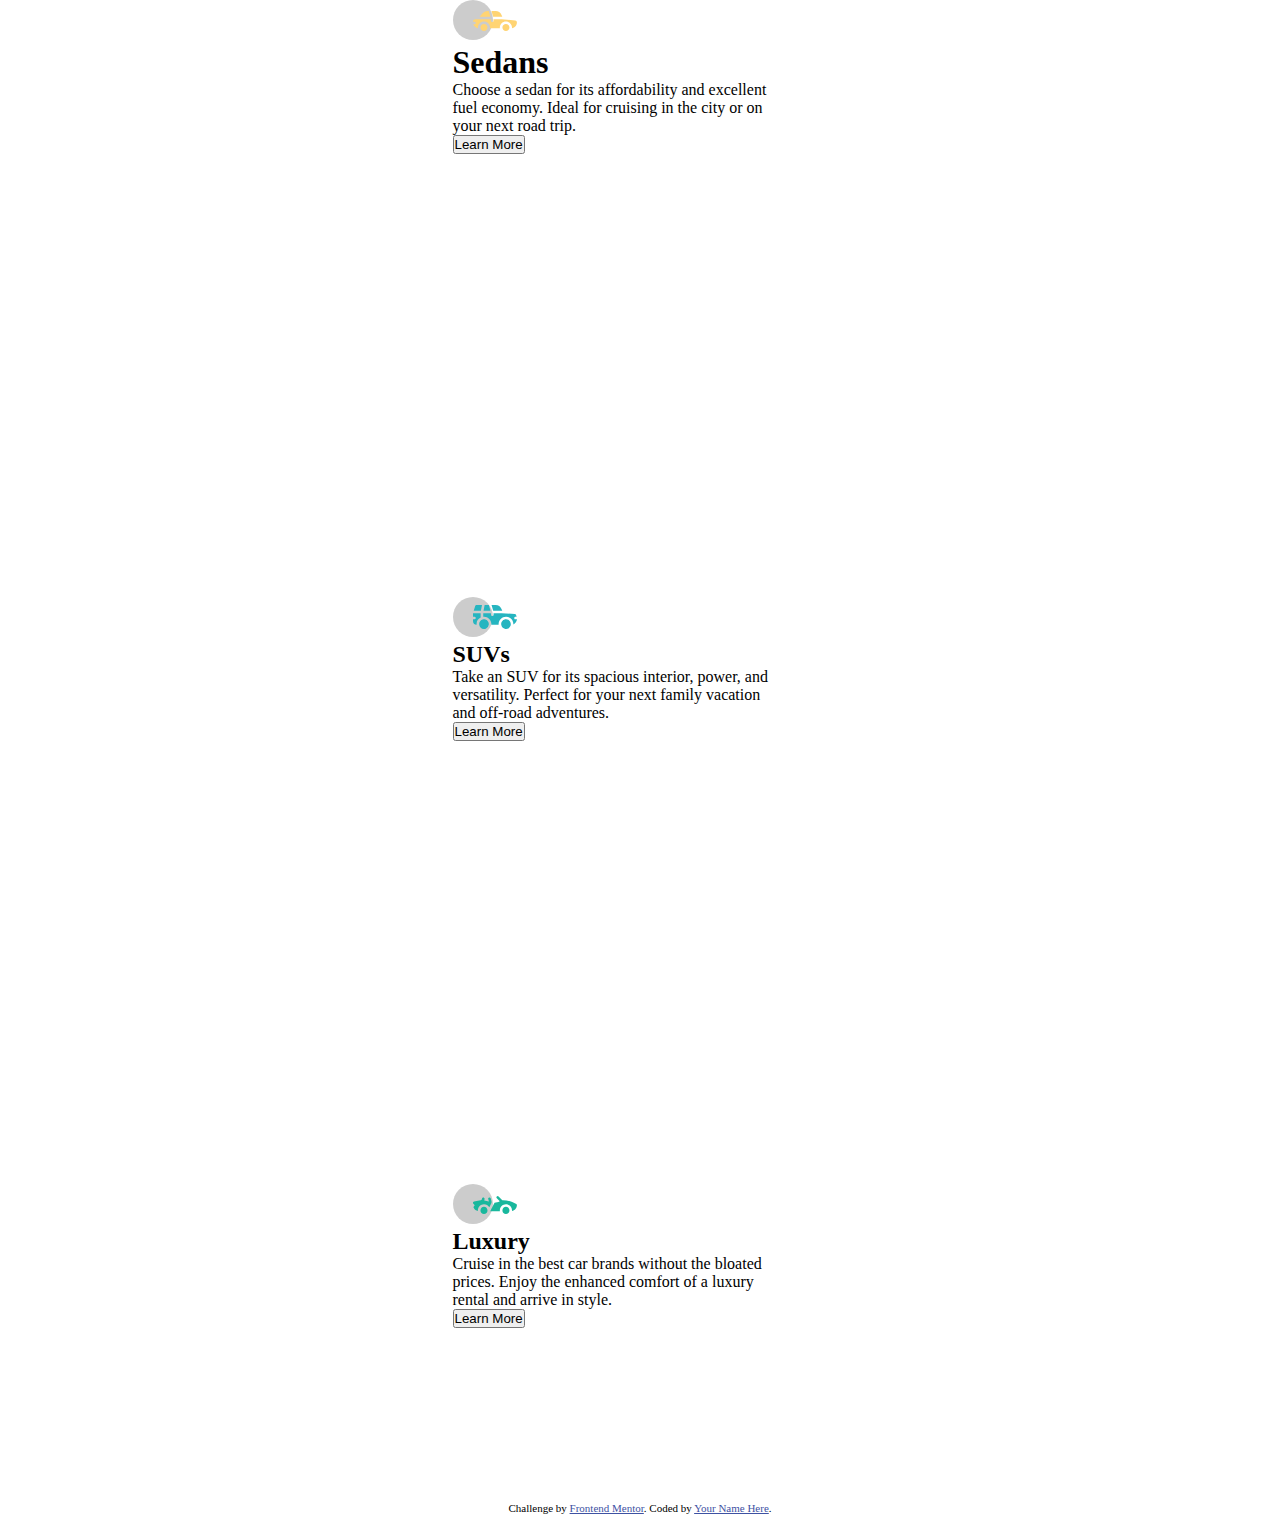
==== index .html @ e3d9a14e "version 2" ====
<!DOCTYPE html>
<html lang="en">
<head>
  <meta charset="UTF-8">
  <meta name="viewport" content="width=device-width, initial-scale=1.0"> <!-- displays site properly based on user's device -->
  <link rel="stylesheet" href="./src/style.css">
  <link rel="icon" type="image/png" sizes="32x32" href="./images/favicon-32x32.png">
  <link rel="preconnect" href="https://fonts.googleapis.com">
  <link rel="preconnect" href="https://fonts.gstatic.com" crossorigin>
  <link href="https://fonts.googleapis.com/css2?family=Big+Shoulders+Display:wght@700&family=Lexend+Deca&display=swap" rel="stylesheet">  
  <title>Frontend Mentor | 3-column preview card component</title>
</head>
<body>
  <main class="design-limits">
    <section class="card-container">
      <article class="card__flex-column card__flex-column-o">
        <img class="card__flex-column-icon" src="./src/images/icon-sedans.svg" alt="sedans-icon">
        <h1 class="card__flex-column-title">Sedans</h1>
        <p class="card__flex-column-paragraph">
          Choose a sedan for its affordability and excellent fuel economy. Ideal for cruising in the city or on your next road trip.
        </p>
        <button class="card__flex-column-button">Learn More</button>
      </article>
      <article class="card__flex-column card__flex-column-dc">
        <img class="card__flex-column-icon" src="./src/images/icon-suvs.svg" alt="SUVs-icon">
        <h2 class="card__flex-column-title">SUVs</h2>
        <p class="card__flex-column-paragraph">
          Take an SUV for its spacious interior, power, and versatility. Perfect for your next family vacation and off-road adventures.
        </p>
        <button class="card__flex-column-button">Learn More</button>      
      </article>
      <article class="card__flex-column card__flex-column-vdc">
        <img class="card__flex-column-icon" src="./src/images/icon-luxury.svg" alt="Luxury-icon">
        <h2 class="card__flex-column-title">Luxury</h2>
        <p class="card__flex-column-paragraph">
          Cruise in the best car brands without the bloated prices. Enjoy the enhanced comfort of a luxury rental and arrive in style.
        </p>
        <button class="card__flex-column-button">Learn More</button>              
      </article>
    </section>
  </main>
  <footer class="attribution">
    Challenge by <a href="https://www.frontendmentor.io?ref=challenge" target="_blank">Frontend Mentor</a>. 
    Coded by <a href="#">Your Name Here</a>.
  </footer>  
  
  

</body>
</html>
---- src/style.css ----
:root {
    --Bright-orange: hsl(31, 77%, 52%);
    --Dark-cyan: hsl(184, 100%, 22%);
    --Very-dark-cyan: hsl(179, 100%, 13%);
    --Transparent-white-p: hsla(0, 0%, 100%, 0.75);
    --Very-light-gray-bg-hdn-btn: hsl(0, 0%, 95%);
}

*, *::after, *::before {
    margin: 0;
    padding: 0;
    box-sizing: border-box;
}

body {
    min-height: 100vh;
    /* width: 100%;
    margin: auto; */
    display: flex;
    flex-direction: column;
    justify-content: center;
    align-items: center;
}

.design-limits {
    width: 23.4375rem;
    height: 93.875rem;
    /* margin: 0 auto; */
}

.card-container {
  width: 20.5rem;
  height: 83rem;
  display: flex;
  flex-direction: column;
  justify-content: space-between;
}




.attribution {
  font-size: .6875rem; 
  text-align: center;
}

.attribution a {
  color: hsl(228, 45%, 44%);
}
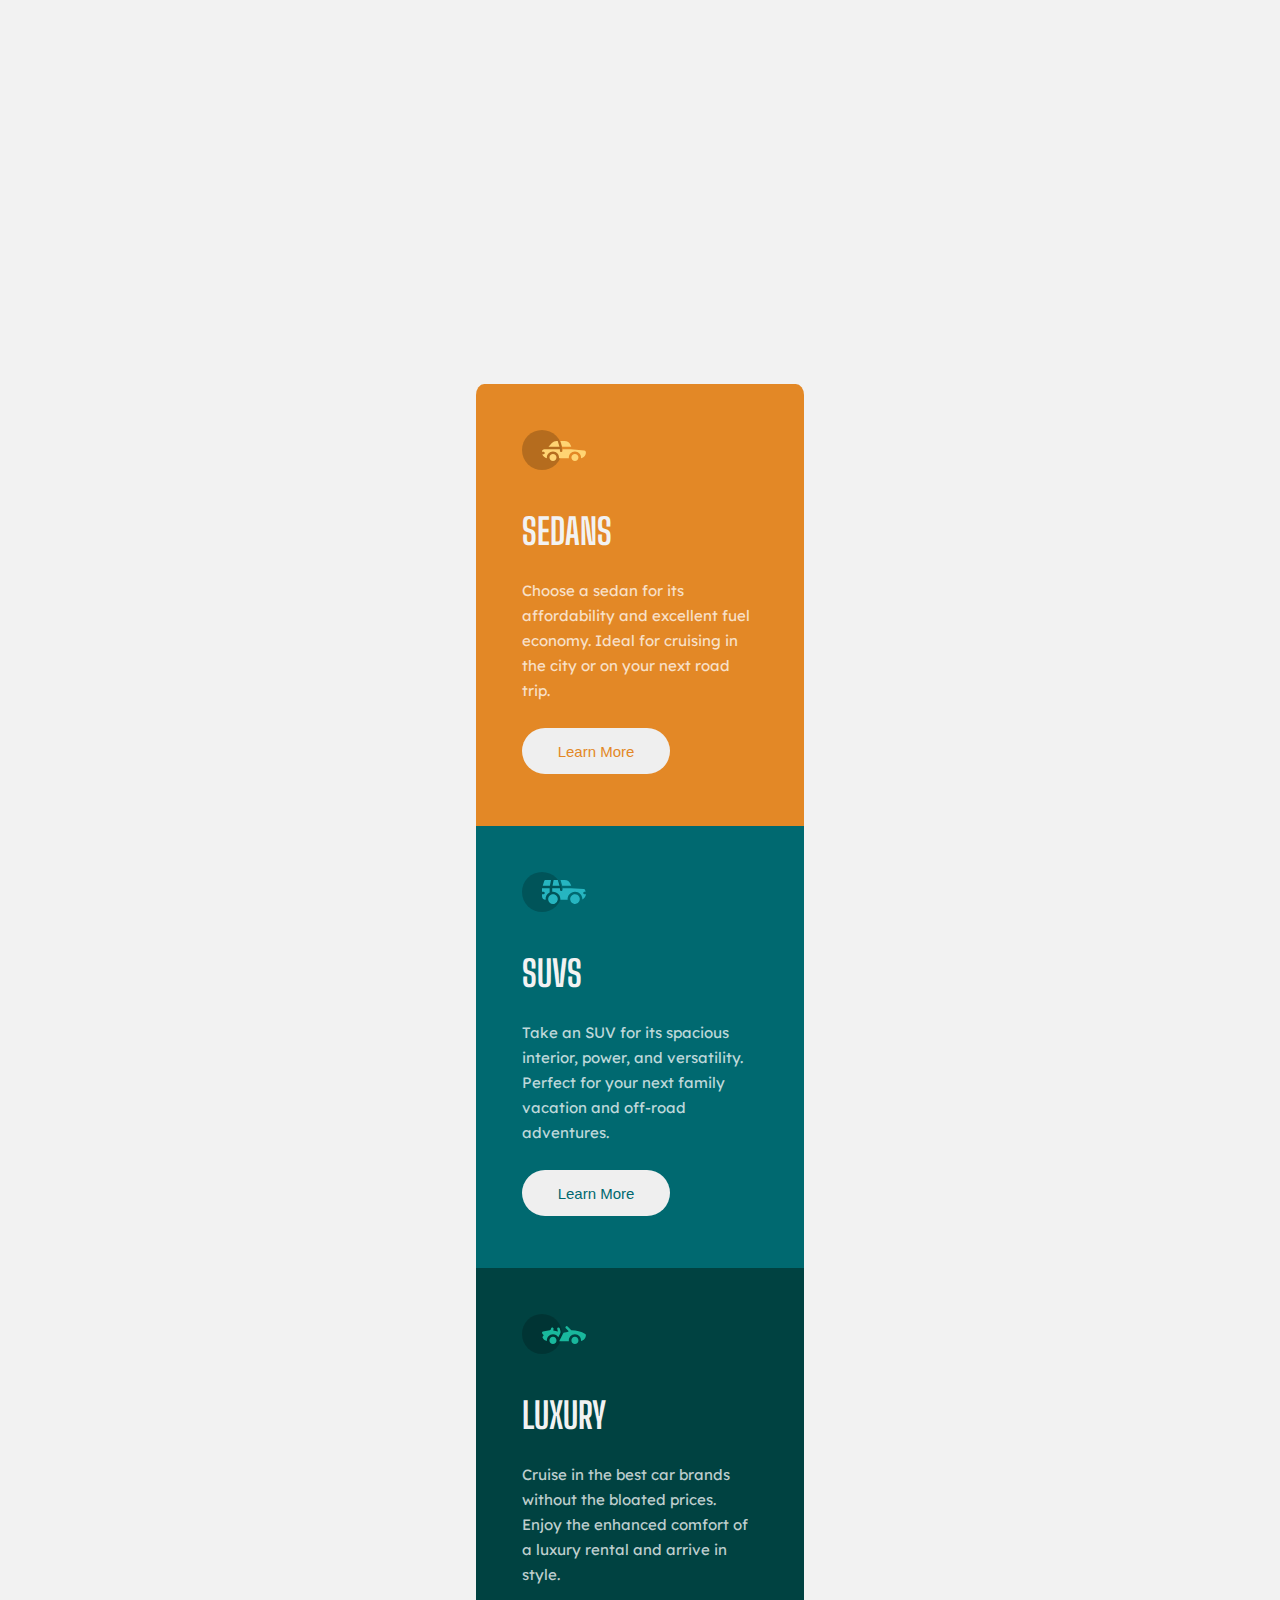
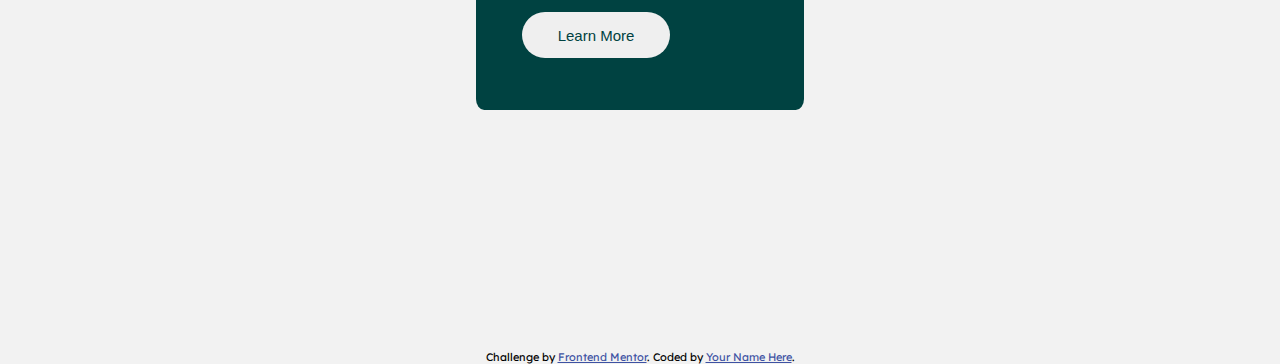
==== commit daa50243: "only mobile version" ====
--- a/index .html
+++ b/index .html
@@ -19,7 +19,7 @@
         <p class="card__flex-column-paragraph">
           Choose a sedan for its affordability and excellent fuel economy. Ideal for cruising in the city or on your next road trip.
         </p>
-        <button class="card__flex-column-button">Learn More</button>
+        <button class="card__flex-column-button card__flex-column-button-o">Learn More</button>
       </article>
       <article class="card__flex-column card__flex-column-dc">
         <img class="card__flex-column-icon" src="./src/images/icon-suvs.svg" alt="SUVs-icon">
@@ -27,7 +27,7 @@
         <p class="card__flex-column-paragraph">
           Take an SUV for its spacious interior, power, and versatility. Perfect for your next family vacation and off-road adventures.
         </p>
-        <button class="card__flex-column-button">Learn More</button>      
+        <button class="card__flex-column-button card__flex-column-button-dc">Learn More</button>      
       </article>
       <article class="card__flex-column card__flex-column-vdc">
         <img class="card__flex-column-icon" src="./src/images/icon-luxury.svg" alt="Luxury-icon">
@@ -35,7 +35,7 @@
         <p class="card__flex-column-paragraph">
           Cruise in the best car brands without the bloated prices. Enjoy the enhanced comfort of a luxury rental and arrive in style.
         </p>
-        <button class="card__flex-column-button">Learn More</button>              
+        <button class="card__flex-column-button card__flex-column-button-vdc">Learn More</button>              
       </article>
     </section>
   </main>
--- a/src/style.css
+++ b/src/style.css
@@ -14,18 +14,16 @@
 
 body {
     min-height: 100vh;
-    /* width: 100%;
-    margin: auto; */
-    display: flex;
-    flex-direction: column;
-    justify-content: center;
-    align-items: center;
+    width: 100%;
+    font-size: 15px;
+    background: var(--Very-light-gray-bg-hdn-btn);
+    font-family: 'Lexend Deca', sans-serif; 
 }
 
 .design-limits {
+    margin: 30% auto 5%;
     width: 23.4375rem;
-    height: 93.875rem;
-    /* margin: 0 auto; */
+    height: 93.875rem;|    
 }
 
 .card-container {
@@ -33,9 +31,82 @@
   height: 83rem;
   display: flex;
   flex-direction: column;
-  justify-content: space-between;
+  align-items: center;
+  margin: 5.5rem auto;
 }
 
+.card__flex-column {
+  width: 100%;
+  height: 27.625rem;
+  padding: 2.875rem; 
+}
+
+.card__flex-column-o {
+  background: var(--Bright-orange);
+  border-radius: 2.5% 2.5% 0 0;
+}
+.card__flex-column-dc {
+  background: var(--Dark-cyan);
+}
+.card__flex-column-vdc {
+  background: var(--Very-dark-cyan);
+  border-radius: 0 0 2.5% 2.5%;
+}
+
+.card__flex-column-icon {
+  margin-bottom: 2.25rem;
+}
+
+.card__flex-column-title {
+  color: var(--Very-light-gray-bg-hdn-btn);
+  font-family: 'Big Shoulders Display', cursive;
+  font-size: 2.25rem;
+  text-transform: uppercase;
+  margin-bottom: 1.5625rem;
+}
+
+.card__flex-column-paragraph {
+  line-height: 1.5625rem;
+  color: var(--Transparent-white-p);
+  margin-bottom: 1.5625rem;
+}
+
+.card__flex-column-button {
+  width: 9.25rem;
+  height: 2.875rem;
+  border: none;
+  border-radius: 1.5625rem;
+  color: var(--Bright-orange);
+  font-size: .9375rem;
+}
+
+.card__flex-column-button:hover{
+  cursor: pointer;
+  border: .125rem solid var(--Very-light-gray-bg-hdn-btn)
+}
+
+.card__flex-column-button-o {
+  color: var(--Bright-orange);
+}
+.card__flex-column-button-dc {
+  color: var(--Dark-cyan);
+}
+.card__flex-column-button-vdc {
+  color: var(--Very-dark-cyan);
+}
+
+.card__flex-column-button-o:hover {
+  background: var(--Bright-orange);
+  color: var(--Very-light-gray-bg-hdn-btn);
+}
+.card__flex-column-button-dc:hover {
+  background-color: var(--Dark-cyan);
+  color: var(--Very-light-gray-bg-hdn-btn);
+}
+.card__flex-column-button-vdc:hover {
+  background-color: var(--Very-dark-cyan);
+  color: var(--Very-light-gray-bg-hdn-btn);
+}
 
 
 
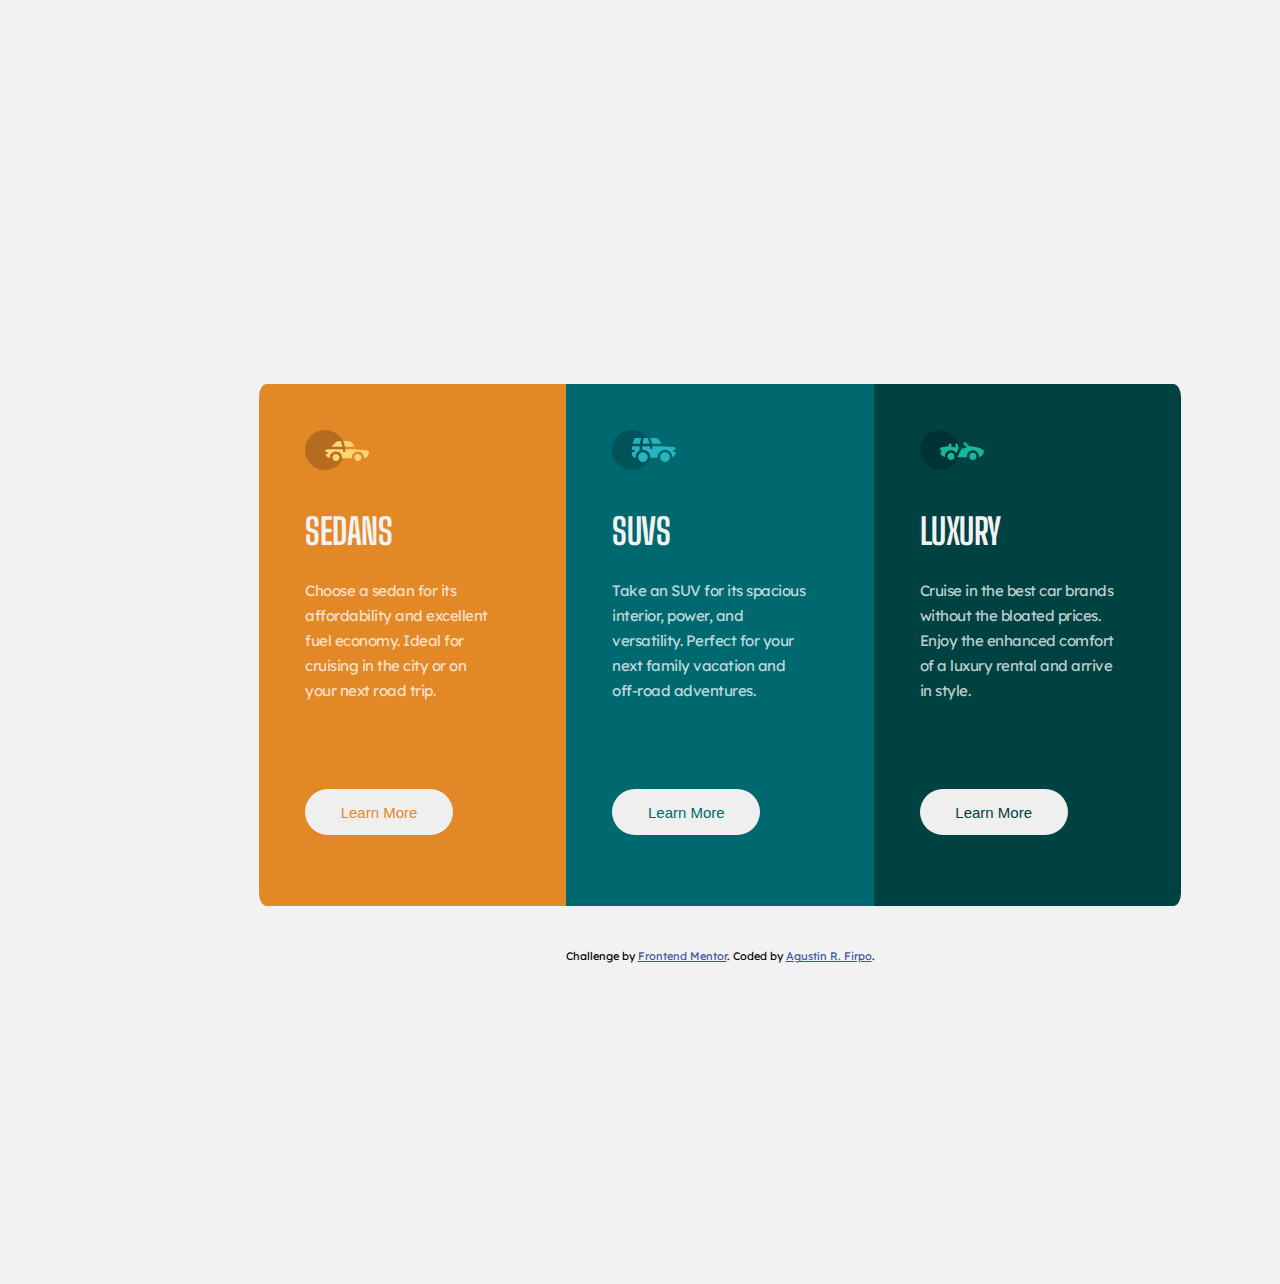
==== commit bc16bfd2: "desktop version added" ====
--- a/index .html
+++ b/index .html
@@ -38,13 +38,10 @@
         <button class="card__flex-column-button card__flex-column-button-vdc">Learn More</button>              
       </article>
     </section>
+    <footer class="attribution">
+      Challenge by <a href="https://www.frontendmentor.io?ref=challenge" target="_blank">Frontend Mentor</a>. 
+      Coded by <a href="https://www.frontendmentor.io/profile/Arfirpo">Agustín R. Firpo</a>.
+    </footer>
   </main>
-  <footer class="attribution">
-    Challenge by <a href="https://www.frontendmentor.io?ref=challenge" target="_blank">Frontend Mentor</a>. 
-    Coded by <a href="#">Your Name Here</a>.
-  </footer>  
-  
-  
-
 </body>
 </html>--- a/src/style.css
+++ b/src/style.css
@@ -21,9 +21,9 @@
 }
 
 .design-limits {
-    margin: 30% auto 5%;
+    margin: 30% auto;
     width: 23.4375rem;
-    height: 93.875rem;|    
+    height: 93.875rem;    
 }
 
 .card-container {
@@ -32,7 +32,7 @@
   display: flex;
   flex-direction: column;
   align-items: center;
-  margin: 5.5rem auto;
+  margin: 5.5rem auto 2.5rem;
 }
 
 .card__flex-column {
@@ -108,8 +108,6 @@
   color: var(--Very-light-gray-bg-hdn-btn);
 }
 
-
-
 .attribution {
   font-size: .6875rem; 
   text-align: center;
@@ -118,3 +116,35 @@
 .attribution a {
   color: hsl(228, 45%, 44%);
 }
+
+@media (min-width: 59rem) {
+  .design-limits {
+    width: 90rem;
+    height: 50rem;
+  }
+
+  .card-container {
+    width: 57.625rem;
+    height: 32.625rem;
+    flex-direction: row;
+    margin: 9.5% auto 3%;
+  }
+
+  .card__flex-column {
+    height: 100%;
+    padding: 2.875rem 4.125rem 2.875rem 2.875rem;
+    letter-spacing: -.5px;
+  }
+  
+  .card__flex-column-o {
+    border-radius: 2.5% 0 0 2.5%;
+  }
+
+  .card__flex-column-vdc {
+    border-radius: 0 2.5% 2.5% 0;
+  }
+
+  .card__flex-column-paragraph {
+    margin-bottom: 5.375rem;
+  }
+}
